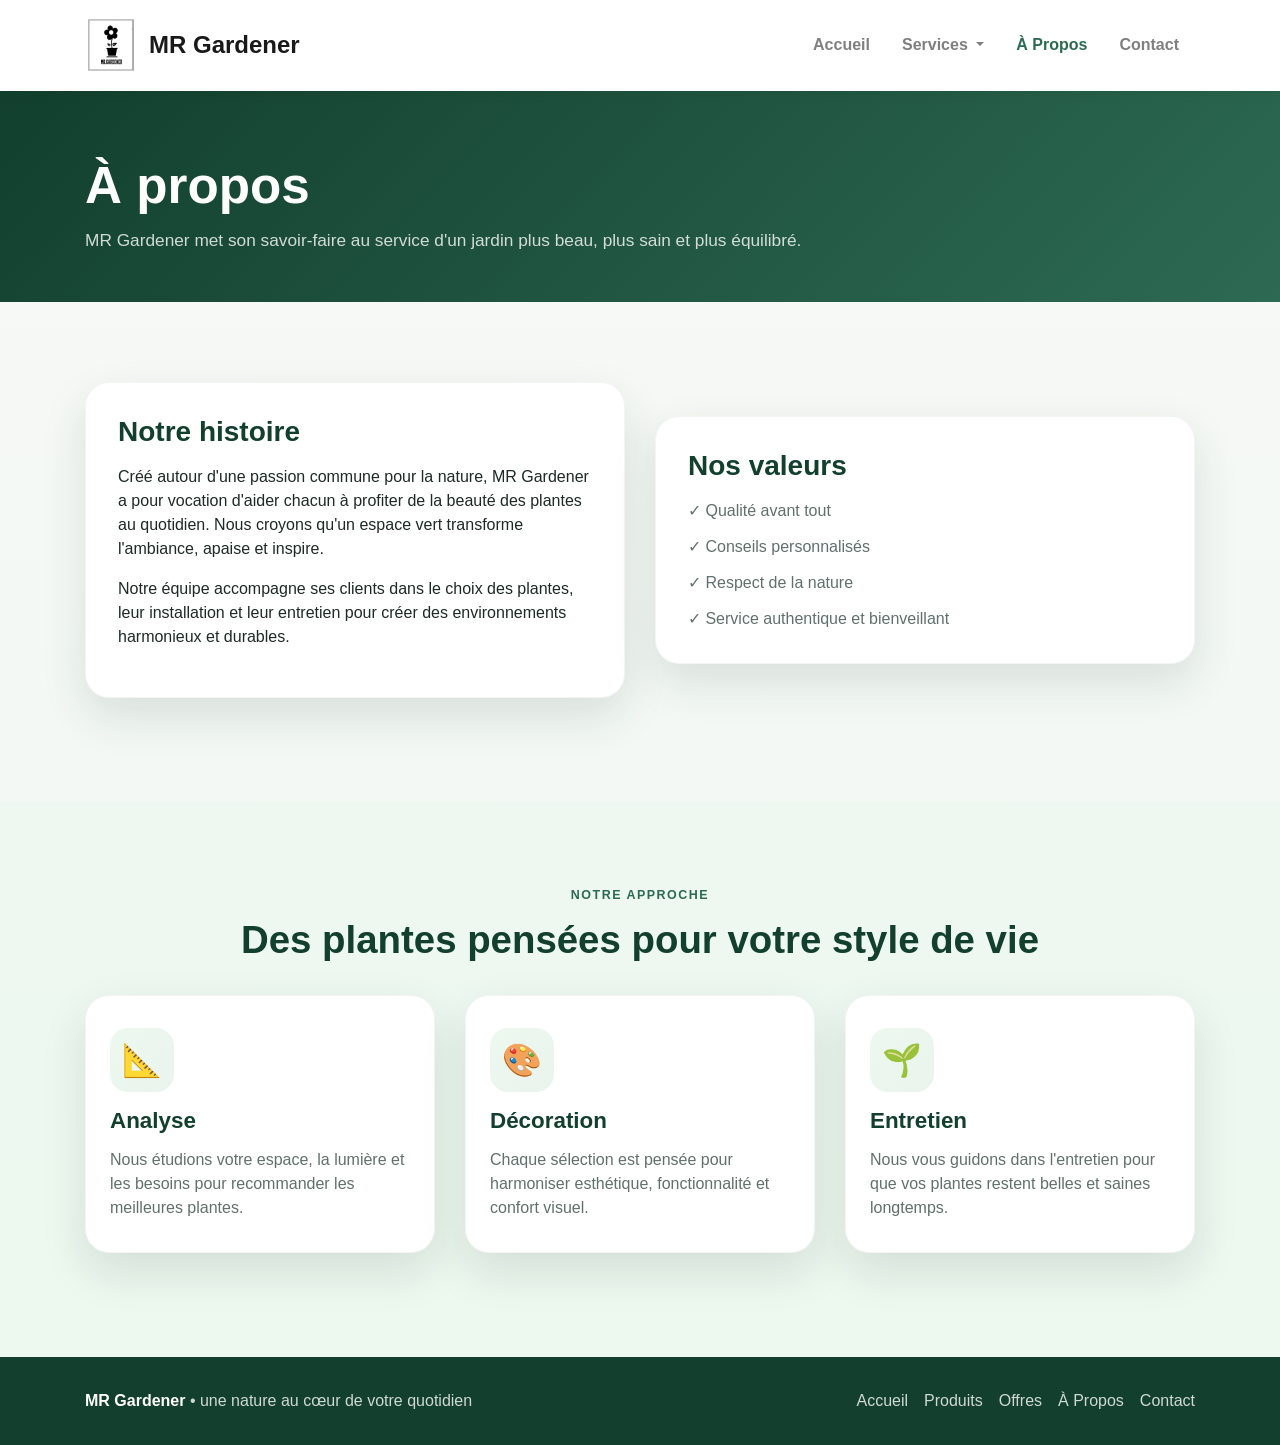
==== about.html @ ae7b1d85 "mettre-project-en-route" ====
<!DOCTYPE html>
<html lang="fr">
<head>
  <meta charset="UTF-8">
  <meta name="viewport" content="width=device-width, initial-scale=1.0">
  <title>MR Gardener | À Propos</title>
  <link rel="icon" href="logo.png" type="image/png">
  <link rel="stylesheet" href="https://maxcdn.bootstrapcdn.com/bootstrap/4.5.2/css/bootstrap.min.css">
  <link rel="stylesheet" href="styles.css">
</head>
<body>

<nav class="navbar navbar-expand-lg navbar-light sticky-top">
  <div class="container">
    <a class="navbar-brand" href="index.html">
      <img src="logo.png" alt="Logo MR Gardener">
      <span>MR Gardener</span>
    </a>
    <button class="navbar-toggler" type="button" data-toggle="collapse" data-target="#navbarNav" aria-controls="navbarNav" aria-expanded="false" aria-label="Toggle navigation">
      <span class="navbar-toggler-icon"></span>
    </button>
    <div class="collapse navbar-collapse" id="navbarNav">
      <ul class="navbar-nav ml-auto">
        <li class="nav-item">
          <a class="nav-link" href="index.html">Accueil</a>
        </li>
        <li class="nav-item dropdown">
          <a class="nav-link dropdown-toggle" href="#" id="navbarDropdown" role="button" data-toggle="dropdown" aria-haspopup="true" aria-expanded="false">
            Services
          </a>
          <div class="dropdown-menu" aria-labelledby="navbarDropdown">
            <a class="dropdown-item" href="service1.html">Nos Produits</a>
            <a class="dropdown-item" href="service2.html">Nos Offres</a>
          </div>
        </li>
        <li class="nav-item active">
          <a class="nav-link" href="about.html">À Propos</a>
        </li>
        <li class="nav-item">
          <a class="nav-link" href="contact.html">Contact</a>
        </li>
      </ul>
    </div>
  </div>
</nav>

<header class="page-banner">
  <div class="container">
    <h1>À propos</h1>
    <p>MR Gardener met son savoir-faire au service d'un jardin plus beau, plus sain et plus équilibré.</p>
  </div>
</header>

<main class="section-shell">
  <div class="container">
    <div class="row align-items-center">
      <div class="col-lg-6 mb-4">
        <div class="info-card">
          <h3>Notre histoire</h3>
          <p>Créé autour d'une passion commune pour la nature, MR Gardener a pour vocation d'aider chacun à profiter de la beauté des plantes au quotidien. Nous croyons qu'un espace vert transforme l'ambiance, apaise et inspire.</p>
          <p>Notre équipe accompagne ses clients dans le choix des plantes, leur installation et leur entretien pour créer des environnements harmonieux et durables.</p>
        </div>
      </div>
      <div class="col-lg-6 mb-4">
        <div class="info-card">
          <h3>Nos valeurs</h3>
          <ul class="info-list">
            <li>✓ Qualité avant tout</li>
            <li>✓ Conseils personnalisés</li>
            <li>✓ Respect de la nature</li>
            <li>✓ Service authentique et bienveillant</li>
          </ul>
        </div>
      </div>
    </div>
  </div>
</main>

<section class="section-shell" style="background: rgba(237, 248, 239, 0.75);">
  <div class="container">
    <div class="section-heading text-center">
      <span>Notre approche</span>
      <h2>Des plantes pensées pour votre style de vie</h2>
    </div>
    <div class="row">
      <div class="col-md-4 mb-4">
        <div class="feature-card">
          <div class="feature-icon">📐</div>
          <h3>Analyse</h3>
          <p>Nous étudions votre espace, la lumière et les besoins pour recommander les meilleures plantes.</p>
        </div>
      </div>
      <div class="col-md-4 mb-4">
        <div class="feature-card">
          <div class="feature-icon">🎨</div>
          <h3>Décoration</h3>
          <p>Chaque sélection est pensée pour harmoniser esthétique, fonctionnalité et confort visuel.</p>
        </div>
      </div>
      <div class="col-md-4 mb-4">
        <div class="feature-card">
          <div class="feature-icon">🌱</div>
          <h3>Entretien</h3>
          <p>Nous vous guidons dans l'entretien pour que vos plantes restent belles et saines longtemps.</p>
        </div>
      </div>
    </div>
  </div>
</section>

<footer class="site-footer">
  <div class="container">
    <div>
      <strong>MR Gardener</strong> • une nature au cœur de votre quotidien
    </div>
    <div class="footer-links">
      <a href="index.html">Accueil</a>
      <a href="service1.html">Produits</a>
      <a href="service2.html">Offres</a>
      <a href="about.html">À Propos</a>
      <a href="contact.html">Contact</a>
    </div>
  </div>
</footer>

<script src="https://code.jquery.com/jquery-3.5.1.slim.min.js"></script>
<script src="https://cdn.jsdelivr.net/npm/bootstrap@4.5.2/dist/js/bootstrap.bundle.min.js"></script>
</body>
</html>
---- styles.css ----
:root {
  --green-900: #123f2e;
  --green-800: #1a4f3f;
  --green-700: #2d6a53;
  --green-500: #4ca36a;
  --green-100: #edf8ef;
  --green-50: #f7fbf7;
  --sand: #f4efe6;
  --text: #1d2a25;
  --muted: #61706d;
  --white: #ffffff;
  --shadow: 0 18px 45px rgba(22, 47, 39, 0.12);
}

* {
  box-sizing: border-box;
}

html {
  scroll-behavior: smooth;
}

body {
  margin: 0;
  font-family: "Segoe UI", Tahoma, sans-serif;
  background: linear-gradient(180deg, #f8faf7 0%, #eef6f0 100%);
  color: var(--text);
}

a {
  color: inherit;
  text-decoration: none;
}

a:hover {
  text-decoration: none;
}

img {
  max-width: 100%;
  display: block;
}

.navbar {
  background: rgba(255, 255, 255, 0.96);
  box-shadow: 0 2px 12px rgba(0, 0, 0, 0.06);
  padding: 0.9rem 0;
}

.navbar-brand {
  display: flex;
  align-items: center;
  gap: 0.75rem;
  font-weight: 700;
  color: var(--green-900);
  font-size: 1.5rem;
}

.navbar-brand img {
  width: 52px;
  height: 52px;
  object-fit: contain;
}

.navbar-nav .nav-link {
  color: var(--text);
  font-weight: 600;
  padding: 0.6rem 1rem !important;
}

.navbar-nav .nav-link:hover,
.navbar-nav .nav-item.active .nav-link {
  color: var(--green-700);
}

.dropdown-menu {
  border: none;
  border-radius: 16px;
  box-shadow: var(--shadow);
  padding: 0.75rem 0;
  min-width: 220px;
}

.dropdown-item {
  font-weight: 500;
  padding: 0.7rem 1.2rem;
}

.dropdown-item:hover {
  background: var(--green-100);
  color: var(--green-900);
}

.section-shell {
  padding: 5rem 0;
}

.hero-section {
  position: relative;
  min-height: 620px;
  display: flex;
  align-items: center;
  background:
    linear-gradient(90deg, rgba(14, 35, 28, 0.78), rgba(22, 68, 52, 0.42)),
    url("backgound.png") center/cover no-repeat;
}

.hero-content {
  color: var(--white);
  max-width: 650px;
}

.hero-badge {
  display: inline-flex;
  align-items: center;
  background: rgba(255, 255, 255, 0.12);
  border: 1px solid rgba(255, 255, 255, 0.25);
  padding: 0.45rem 0.9rem;
  border-radius: 999px;
  font-size: 0.8rem;
  letter-spacing: 0.08em;
  text-transform: uppercase;
  backdrop-filter: blur(4px);
}

.hero-content h1 {
  margin: 1.25rem 0 1rem;
  font-size: clamp(2.3rem, 4vw, 4.2rem);
  line-height: 1.1;
  font-weight: 800;
}

.hero-content p {
  font-size: 1.08rem;
  color: rgba(255, 255, 255, 0.85);
  max-width: 560px;
}

.hero-actions {
  display: flex;
  flex-wrap: wrap;
  gap: 1rem;
  margin-top: 2rem;
}

.btn-primary-custom,
.btn-secondary-custom,
.btn-cta {
  display: inline-flex;
  align-items: center;
  justify-content: center;
  min-height: 48px;
  padding: 0.8rem 1.5rem;
  border-radius: 999px;
  font-weight: 700;
  transition: 0.2s ease;
}

.btn-primary-custom,
.btn-cta {
  background: linear-gradient(135deg, var(--green-500), var(--green-700));
  color: var(--white);
  box-shadow: 0 8px 18px rgba(76, 163, 106, 0.3);
}

.btn-primary-custom:hover,
.btn-cta:hover {
  transform: translateY(-2px);
  color: var(--white);
}

.btn-secondary-custom {
  background: rgba(255, 255, 255, 0.12);
  color: var(--white);
  border: 1px solid rgba(255, 255, 255, 0.35);
}

.hero-stats {
  margin-top: 2rem;
  display: flex;
  flex-wrap: wrap;
  gap: 1rem;
}

.stat-card {
  background: rgba(255, 255, 255, 0.12);
  border: 1px solid rgba(255, 255, 255, 0.2);
  border-radius: 18px;
  padding: 1rem 1.1rem;
  min-width: 150px;
  backdrop-filter: blur(4px);
}

.stat-number {
  display: block;
  font-size: 1.7rem;
  font-weight: 800;
}

.stat-label {
  color: rgba(255, 255, 255, 0.8);
  font-size: 0.85rem;
}

.section-heading {
  margin-bottom: 2rem;
}

.section-heading span {
  display: inline-block;
  margin-bottom: 0.8rem;
  color: var(--green-700);
  font-size: 0.78rem;
  letter-spacing: 0.12em;
  text-transform: uppercase;
  font-weight: 700;
}

.section-heading h2 {
  font-size: clamp(2rem, 3vw, 3rem);
  font-weight: 800;
  color: var(--green-900);
  margin-bottom: 0.5rem;
}

.section-heading p {
  margin: 0;
  color: var(--muted);
  font-size: 1.05rem;
}

.feature-card,
.product-card,
.offer-card,
.info-card,
.contact-card {
  background: var(--white);
  border-radius: 24px;
  box-shadow: var(--shadow);
  border: 1px solid rgba(17, 61, 47, 0.05);
}

.feature-card {
  padding: 2rem 1.5rem;
  height: 100%;
}

.feature-icon {
  width: 64px;
  height: 64px;
  border-radius: 18px;
  display: grid;
  place-items: center;
  background: linear-gradient(135deg, var(--green-100), rgba(76, 163, 106, 0.12));
  font-size: 2rem;
  margin-bottom: 1rem;
}

.feature-card h3 {
  color: var(--green-900);
  font-size: 1.4rem;
  font-weight: 700;
  margin-bottom: 0.8rem;
}

.feature-card p {
  color: var(--muted);
  margin: 0;
}

.product-card {
  overflow: hidden;
  height: 100%;
}

.product-card img {
  width: 100%;
  height: 240px;
  object-fit: cover;
}

.product-body {
  padding: 1.5rem 1.3rem 1.7rem;
}

.product-body h3 {
  font-size: 1.35rem;
  font-weight: 700;
  color: var(--green-900);
  margin-bottom: 0.6rem;
}

.product-body p {
  color: var(--muted);
}

.price-tag {
  display: inline-flex;
  margin-top: 0.75rem;
  font-weight: 800;
  color: var(--green-700);
  background: var(--green-100);
  border-radius: 999px;
  padding: 0.45rem 0.9rem;
}

.page-banner {
  background: linear-gradient(135deg, var(--green-900), var(--green-700));
  color: var(--white);
  padding: 4rem 0 3rem;
}

.page-banner h1 {
  margin: 0;
  font-size: clamp(2.3rem, 4vw, 3.4rem);
  font-weight: 800;
}

.page-banner p {
  margin: 0.75rem 0 0;
  color: rgba(255, 255, 255, 0.8);
  font-size: 1.08rem;
}

.info-card {
  padding: 2rem;
  height: 100%;
}

.info-card h3 {
  color: var(--green-900);
  margin-bottom: 1rem;
  font-weight: 700;
}

.info-list {
  list-style: none;
  padding: 0;
  margin: 0;
  display: grid;
  gap: 0.75rem;
  color: var(--muted);
}

.offer-card {
  padding: 2rem 1.5rem;
  height: 100%;
  position: relative;
}

.offer-card.featured {
  background: linear-gradient(180deg, var(--green-900), var(--green-700));
  color: var(--white);
}

.offer-card.featured .offer-price,
.offer-card.featured li,
.offer-card.featured p,
.offer-card.featured h3 {
  color: var(--white);
}

.offer-badge {
  display: inline-block;
  background: rgba(255, 255, 255, 0.12);
  border-radius: 999px;
  padding: 0.4rem 0.75rem;
  font-size: 0.75rem;
  font-weight: 700;
  letter-spacing: 0.08em;
  text-transform: uppercase;
}

.offer-card h3 {
  margin: 1.1rem 0 0.5rem;
  font-size: 1.8rem;
  color: var(--green-900);
}

.offer-price {
  color: var(--green-700);
  font-size: 2rem;
  font-weight: 800;
  margin: 0.8rem 0 1rem;
}

.offer-card ul {
  list-style: none;
  padding: 0;
  margin: 0 0 1.5rem;
  display: grid;
  gap: 0.85rem;
  color: var(--muted);
}

.quote-block {
  background: linear-gradient(135deg, #ecf6ee, #f9faf6);
  border-radius: 26px;
  padding: 2.5rem;
  border: 1px solid rgba(18, 63, 46, 0.07);
}

.quote-block p {
  font-size: 1.15rem;
  color: var(--green-900);
  margin: 0;
  font-weight: 600;
}

.contact-layout {
  display: grid;
  grid-template-columns: 0.9fr 1.1fr;
  gap: 2rem;
}

.contact-card {
  padding: 2rem;
}

.contact-card h3 {
  color: var(--green-900);
  font-weight: 700;
  margin-bottom: 1rem;
}

.contact-list {
  list-style: none;
  padding: 0;
  margin: 0 0 1.5rem;
  display: grid;
  gap: 0.85rem;
  color: var(--muted);
}

.form-control {
  border: 1px solid rgba(17, 61, 47, 0.15);
  border-radius: 14px;
  min-height: 50px;
  padding: 0.8rem 1rem;
  font-size: 1rem;
}

.form-control:focus {
  border-color: var(--green-500);
  box-shadow: 0 0 0 0.2rem rgba(76, 163, 106, 0.15);
}

textarea.form-control {
  min-height: 140px;
}

.btn-submit {
  background: linear-gradient(135deg, var(--green-500), var(--green-700));
  border: none;
  border-radius: 999px;
  color: var(--white);
  min-height: 50px;
  padding: 0.9rem 1.7rem;
  font-weight: 700;
}

.site-footer {
  background: var(--green-900);
  color: rgba(255, 255, 255, 0.8);
  padding: 2rem 0;
}

.site-footer .container {
  display: flex;
  align-items: center;
  justify-content: space-between;
  flex-wrap: wrap;
  gap: 1rem;
}

.site-footer strong {
  color: var(--white);
}

.footer-links {
  display: flex;
  gap: 1rem;
  flex-wrap: wrap;
}

.footer-links a {
  color: rgba(255, 255, 255, 0.8);
}

@media (max-width: 991.98px) {
  .contact-layout {
    grid-template-columns: 1fr;
  }

  .navbar-brand {
    font-size: 1.2rem;
  }
}

@media (max-width: 767.98px) {
  .hero-section {
    min-height: 520px;
  }

  .section-shell {
    padding: 4rem 0;
  }

  .page-banner {
    padding-top: 3rem;
    padding-bottom: 2rem;
  }

  .site-footer .container {
    flex-direction: column;
    align-items: flex-start;
  }
}

/* Correctif : badge lisible sur les cartes d'offre claires */
.offer-card:not(.featured) .offer-badge {
  background: var(--green-100);
  color: var(--green-700);
}

.offer-card.featured .offer-badge {
  color: var(--white);
}

.offer-card.featured ul {
  color: rgba(255, 255, 255, 0.9);
}

/* Correctif : le bouton secondaire est illisible sur fond clair (hors hero et carte vedette) */
.offer-card:not(.featured) .btn-secondary-custom {
  color: var(--green-700);
  border-color: var(--green-700);
}
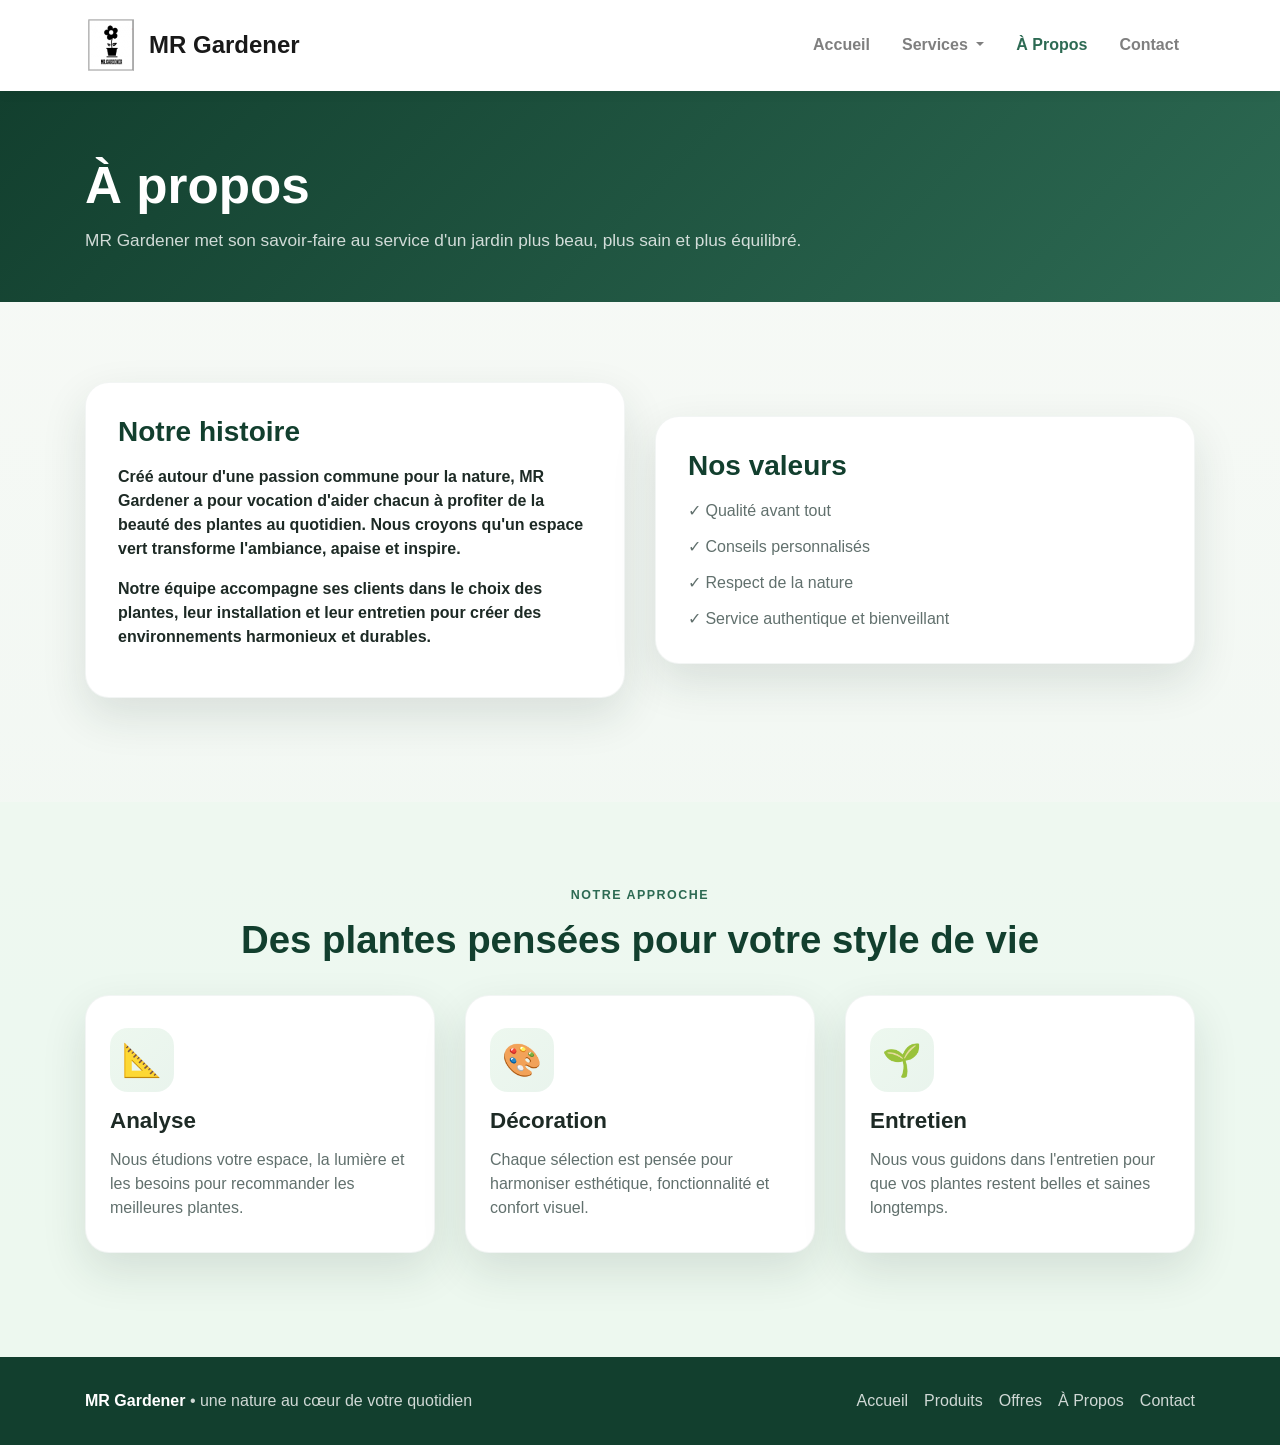
==== commit 8f8e2ad2: "modification de style" ====
--- a/about.html
+++ b/about.html
@@ -57,8 +57,8 @@
       <div class="col-lg-6 mb-4">
         <div class="info-card">
           <h3>Notre histoire</h3>
-          <p>Créé autour d'une passion commune pour la nature, MR Gardener a pour vocation d'aider chacun à profiter de la beauté des plantes au quotidien. Nous croyons qu'un espace vert transforme l'ambiance, apaise et inspire.</p>
-          <p>Notre équipe accompagne ses clients dans le choix des plantes, leur installation et leur entretien pour créer des environnements harmonieux et durables.</p>
+          <p><strong>Créé autour d'une passion commune pour la nature, MR Gardener a pour vocation d'aider chacun à profiter de la beauté des plantes au quotidien. Nous croyons qu'un espace vert transforme l'ambiance, apaise et inspire.</strong></p>
+          <p><strong>Notre équipe accompagne ses clients dans le choix des plantes, leur installation et leur entretien pour créer des environnements harmonieux et durables.</strong></p>
         </div>
       </div>
       <div class="col-lg-6 mb-4">
--- a/styles.css
+++ b/styles.css
@@ -257,7 +257,7 @@
 }
 
 .feature-card h3 {
-  color: var(--green-900);
+  color: var(--green-600);
   font-size: 1.4rem;
   font-weight: 700;
   margin-bottom: 0.8rem;
